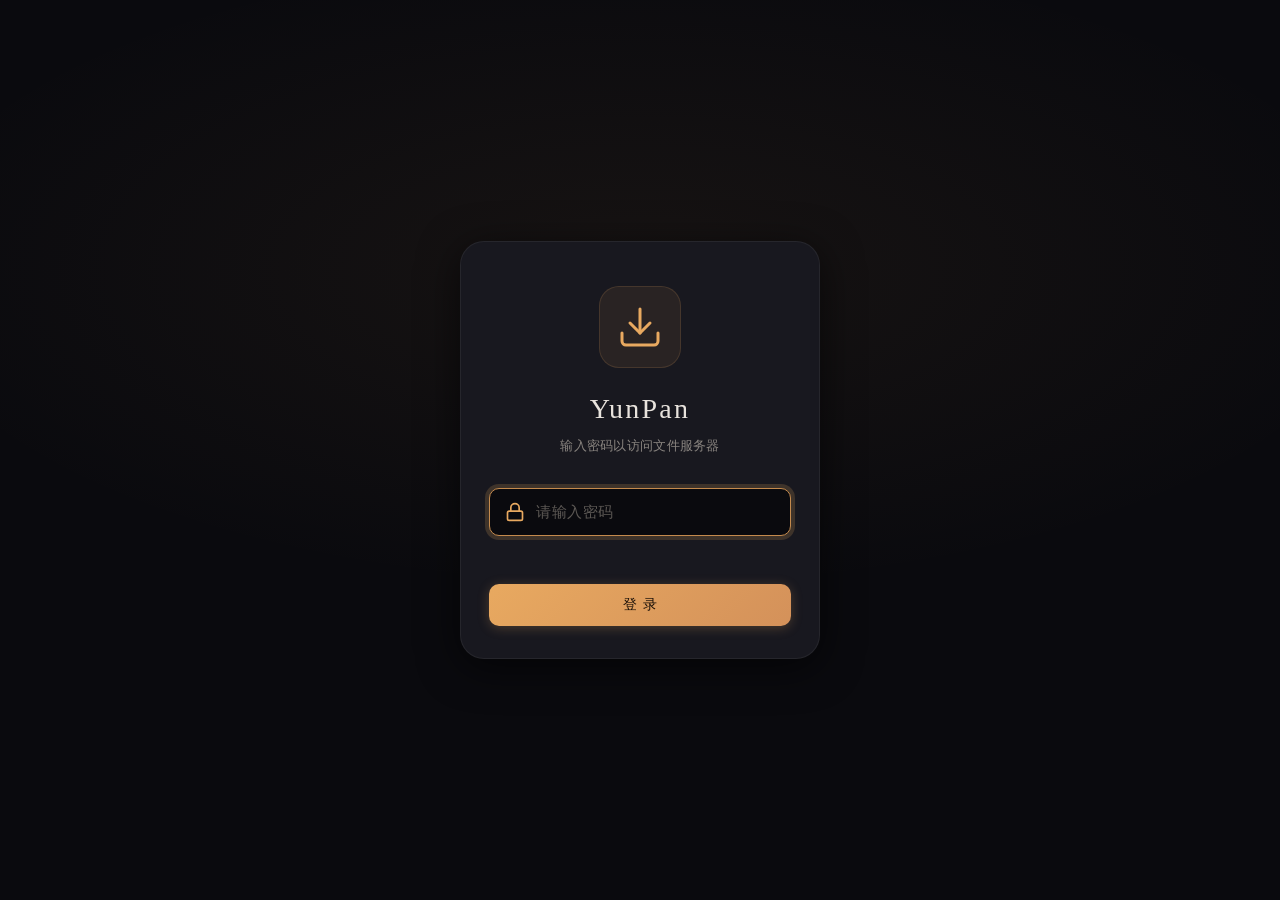
==== templates/login.html @ 8dced57d "init" ====
<!DOCTYPE html>
<html lang="zh-CN">
<head>
<meta charset="UTF-8">
<meta name="viewport" content="width=device-width, initial-scale=1.0, user-scalable=no">
<title>YunPan - 登录</title>
<link rel="stylesheet" href="/static/css/style.css">
</head>
<body>
<div class="grain"></div>
<div class="login-page">
  <div class="login-card">
    <div class="login-icon">
      <svg width="48" height="48" viewBox="0 0 24 24" fill="none" stroke="currentColor" stroke-width="1.5" stroke-linecap="round" stroke-linejoin="round">
        <path d="M21 15v4a2 2 0 0 1-2 2H5a2 2 0 0 1-2-2v-4"/>
        <polyline points="7 10 12 15 17 10"/>
        <line x1="12" y1="15" x2="12" y2="3"/>
      </svg>
    </div>
    <h1 class="login-title">YunPan</h1>
    <p class="login-desc">输入密码以访问文件服务器</p>
    <form id="login-form" class="login-form">
      <div class="input-group">
        <svg class="input-icon" width="20" height="20" viewBox="0 0 24 24" fill="none" stroke="currentColor" stroke-width="2" stroke-linecap="round" stroke-linejoin="round">
          <rect x="3" y="11" width="18" height="11" rx="2" ry="2"/>
          <path d="M7 11V7a5 5 0 0 1 10 0v4"/>
        </svg>
        <input type="password" id="password" name="password" class="input" placeholder="请输入密码" autofocus autocomplete="current-password">
      </div>
      <p id="login-error" class="login-error"></p>
      <button type="submit" class="btn btn-primary btn-full" id="login-btn">
        <span class="btn-text">登 录</span>
        <span class="btn-spinner hidden">
          <svg width="20" height="20" viewBox="0 0 24 24" fill="none" stroke="currentColor" stroke-width="2">
            <circle cx="12" cy="12" r="10" stroke-opacity="0.25"/>
            <path d="M12 2a10 10 0 0 1 10 10" stroke-linecap="round"/>
          </svg>
        </span>
      </button>
    </form>
  </div>
</div>
<div class="grain"></div>
<script src="/static/js/app.js"></script>
</body>
</html>
---- static/css/style.css ----
*,
*::before,
*::after {
  margin: 0;
  padding: 0;
  box-sizing: border-box;
}

:root {
  --void: #0a0a0e;
  --void-soft: #111116;
  --panel: #18181f;
  --panel-hover: #1f1f27;
  --panel-active: #25252e;
  --border: rgba(255, 255, 255, 0.06);
  --border-strong: rgba(255, 255, 255, 0.1);
  --amber: #e8a960;
  --amber-dim: #c48a4d;
  --amber-glow: rgba(232, 169, 96, 0.18);
  --amber-glass: rgba(232, 169, 96, 0.08);
  --text: #e8e3dd;
  --text-dim: #8a8580;
  --text-muted: #5c5854;
  --danger: #e0555a;
  --danger-glow: rgba(224, 85, 90, 0.2);
  --success: #7eb896;
  --radius: 16px;
  --radius-sm: 10px;
  --radius-xs: 6px;
  --shadow-panel: 0 1px 0 rgba(255, 255, 255, 0.04), 0 4px 24px rgba(0, 0, 0, 0.4);
  --shadow-float: 0 8px 40px rgba(0, 0, 0, 0.6);
  --font-display: "Baskerville", "Noto Serif SC", "Songti SC", "STSong", "Times New Roman", serif;
  --font-body: "SF Pro Display", "PingFang SC", "Helvetica Neue", "Noto Sans SC", system-ui, sans-serif;
  --font-mono: "SF Mono", "Menlo", "Cascadia Code", "JetBrains Mono", monospace;
  --ease-out: 0.25s cubic-bezier(0.16, 1, 0.3, 1);
  --ease-spring: 0.4s cubic-bezier(0.34, 1.56, 0.64, 1);
  --ease-smooth: 0.3s cubic-bezier(0.4, 0, 0.2, 1);
  --header-h: 50px;
  --bottom-h: 78px;
}

html {
  font-size: 16px;
  -webkit-text-size-adjust: 100%;
  -webkit-tap-highlight-color: transparent;
  background: var(--void);
}

body {
  font-family: var(--font-body);
  background: var(--void);
  color: var(--text);
  line-height: 1.5;
  min-height: 100dvh;
  -webkit-font-smoothing: antialiased;
  -moz-osx-font-smoothing: grayscale;
}

body::before {
  content: "";
  position: fixed;
  inset: 0;
  z-index: 0;
  pointer-events: none;
  background:
    radial-gradient(ellipse 80% 50% at 20% 10%, rgba(232, 169, 96, 0.03) 0%, transparent 60%),
    radial-gradient(ellipse 60% 40% at 80% 90%, rgba(200, 160, 120, 0.02) 0%, transparent 50%);
}

input,
button {
  font-family: inherit;
  font-size: inherit;
  outline: none;
}

.hidden {
  display: none !important;
}

/* ── Grain texture ─────────────────── */
.grain {
  position: fixed;
  inset: 0;
  z-index: 1;
  pointer-events: none;
  opacity: 0.025;
  background-image: url("data:image/svg+xml,%3Csvg viewBox='0 0 256 256' xmlns='http://www.w3.org/2000/svg'%3E%3Cfilter id='n'%3E%3CfeTurbulence type='fractalNoise' baseFrequency='0.9' numOctaves='4' stitchTiles='stitch'/%3E%3C/filter%3E%3Crect width='100%25' height='100%25' filter='url(%23n)'/%3E%3C/svg%3E");
  background-size: 256px 256px;
}

/* ── Login ─────────────────────────── */
.login-page {
  position: relative;
  z-index: 2;
  display: flex;
  align-items: center;
  justify-content: center;
  min-height: 100dvh;
  padding: 24px;
  background:
    radial-gradient(ellipse 100% 60% at 50% 30%, rgba(232, 169, 96, 0.06) 0%, transparent 60%),
    var(--void);
}

.login-card {
  background: var(--panel);
  border: 1px solid var(--border);
  border-radius: 24px;
  padding: 44px 28px 32px;
  width: 100%;
  max-width: 360px;
  box-shadow: var(--shadow-float);
  text-align: center;
  animation: cardIn 0.6s var(--ease-spring);
  position: relative;
  overflow: hidden;
}

.login-card::before {
  content: "";
  position: absolute;
  top: -1px;
  left: 20%;
  right: 20%;
  height: 1px;
  background: linear-gradient(90deg, transparent, rgba(232, 169, 96, 0.3), transparent);
}

.login-icon {
  color: var(--amber);
  margin-bottom: 20px;
  display: inline-flex;
  padding: 16px;
  background: var(--amber-glass);
  border-radius: 20px;
  border: 1px solid rgba(232, 169, 96, 0.15);
  animation: iconPulse 3s ease-in-out infinite;
}

@keyframes iconPulse {
  0%, 100% { box-shadow: 0 0 0 0 rgba(232, 169, 96, 0); }
  50% { box-shadow: 0 0 24px 4px rgba(232, 169, 96, 0.1); }
}

.login-title {
  font-family: var(--font-display);
  font-size: 28px;
  font-weight: 400;
  letter-spacing: 0.08em;
  color: var(--text);
  margin-bottom: 6px;
}

.login-desc {
  color: var(--text-dim);
  font-size: 13px;
  margin-bottom: 32px;
  letter-spacing: 0.02em;
}

.login-form {
  display: flex;
  flex-direction: column;
  gap: 16px;
}

.input-group {
  position: relative;
}

.input-icon {
  position: absolute;
  left: 16px;
  top: 50%;
  transform: translateY(-50%);
  color: var(--text-muted);
  pointer-events: none;
  z-index: 1;
  transition: color var(--ease-smooth);
}

.input-group:focus-within .input-icon {
  color: var(--amber);
}

.input {
  width: 100%;
  padding: 14px 16px 14px 46px;
  border: 1px solid var(--border);
  border-radius: var(--radius-sm);
  font-size: 15px;
  color: var(--text);
  background: var(--void-soft);
  outline: none;
  transition: all var(--ease-smooth);
  letter-spacing: 0.04em;
}

.input:focus {
  border-color: var(--amber-dim);
  box-shadow: 0 0 0 4px var(--amber-glow);
  background: var(--void);
}

.input::placeholder {
  color: var(--text-muted);
}

.login-error {
  color: var(--danger);
  font-size: 12px;
  min-height: 16px;
  text-align: left;
  letter-spacing: 0.02em;
}

/* ── Buttons ───────────────────────── */
.btn {
  display: inline-flex;
  align-items: center;
  justify-content: center;
  gap: 8px;
  padding: 12px 20px;
  border: none;
  border-radius: var(--radius-sm);
  font-size: 14px;
  font-weight: 550;
  cursor: pointer;
  transition: all var(--ease-smooth);
  user-select: none;
  -webkit-user-select: none;
  letter-spacing: 0.03em;
}

.btn:active {
  transform: scale(0.96);
  transition: transform 0.1s var(--ease-smooth);
}

.btn-primary {
  background: linear-gradient(135deg, #e8a960 0%, #d4915a 100%);
  color: #1a1008;
  box-shadow: 0 2px 12px rgba(232, 169, 96, 0.25);
}

.btn-primary:hover {
  box-shadow: 0 4px 20px rgba(232, 169, 96, 0.35);
  transform: translateY(-1px);
}

.btn-primary:active {
  transform: scale(0.96) translateY(0);
}

.btn-full {
  width: 100%;
}

.btn-ghost {
  background: transparent;
  color: var(--text-dim);
  border: 1px solid var(--border);
}

.btn-ghost:hover {
  background: var(--panel-hover);
  color: var(--text);
}

.btn-danger {
  background: linear-gradient(135deg, #e0555a 0%, #c94045 100%);
  color: #fff;
  box-shadow: 0 2px 12px var(--danger-glow);
}

.btn-danger:hover {
  box-shadow: 0 4px 20px rgba(224, 85, 90, 0.35);
}

.btn-icon {
  display: inline-flex;
  align-items: center;
  justify-content: center;
  width: 36px;
  height: 36px;
  border: none;
  border-radius: 50%;
  background: transparent;
  color: var(--text-dim);
  cursor: pointer;
  transition: all var(--ease-smooth);
}

.btn-icon:hover {
  background: var(--panel-hover);
  color: var(--text);
}

.btn-icon:active {
  transform: scale(0.9);
}

.btn-icon-lg {
  width: 42px;
  height: 42px;
  background: var(--panel);
  border: 1px solid var(--border);
  border-radius: var(--radius-sm);
}

.btn-icon-lg:hover {
  background: var(--panel-hover);
  border-color: var(--border-strong);
}

.btn-fab {
  display: inline-flex;
  align-items: center;
  justify-content: center;
  width: 50px;
  height: 50px;
  border: none;
  border-radius: 50%;
  background: linear-gradient(135deg, #e8a960 0%, #d4915a 100%);
  color: #1a1008;
  cursor: pointer;
  box-shadow: 0 4px 20px rgba(232, 169, 96, 0.3);
  transition: all var(--ease-smooth);
  position: relative;
}

.btn-fab::after {
  content: "";
  position: absolute;
  inset: -4px;
  border-radius: 50%;
  border: 1px solid rgba(232, 169, 96, 0.15);
  animation: fabPulse 2s ease-in-out infinite;
}

@keyframes fabPulse {
  0%, 100% { inset: -4px; opacity: 0; }
  50% { inset: -8px; opacity: 1; }
}

.btn-fab:hover {
  transform: scale(1.06);
  box-shadow: 0 6px 28px rgba(232, 169, 96, 0.4);
}

.btn-fab:active {
  transform: scale(0.94);
  transition: transform 0.1s var(--ease-smooth);
}

.btn-spinner {
  display: inline-flex;
  animation: spin 0.7s linear infinite;
}

.btn-spinner.hidden {
  display: none;
}

.btn .btn-text.hidden {
  display: none;
}

@keyframes spin {
  to { transform: rotate(360deg); }
}

@keyframes cardIn {
  from { opacity: 0; transform: translateY(8px) scale(0.97); }
  to { opacity: 1; transform: translateY(0) scale(1); }
}

/* ── Header ────────────────────────── */
.header {
  position: fixed;
  top: 0;
  left: 0;
  right: 0;
  z-index: 100;
  height: var(--header-h);
  background: rgba(10, 10, 14, 0.82);
  backdrop-filter: blur(24px) saturate(180%);
  -webkit-backdrop-filter: blur(24px) saturate(180%);
  border-bottom: 1px solid var(--border);
  display: flex;
  align-items: center;
  justify-content: space-between;
  padding: 0 10px 0 6px;
}

.header-left {
  display: flex;
  align-items: center;
  gap: 2px;
  min-width: 0;
  flex: 1;
}

.header-right {
  display: flex;
  align-items: center;
}

.breadcrumbs {
  display: flex;
  align-items: center;
  gap: 0;
  overflow-x: auto;
  scrollbar-width: none;
  -ms-overflow-style: none;
}

.breadcrumbs::-webkit-scrollbar {
  display: none;
}

.breadcrumb-item {
  font-family: var(--font-body);
  font-size: 13px;
  color: var(--amber);
  white-space: nowrap;
  padding: 4px 8px;
  border-radius: 6px;
  cursor: pointer;
  transition: all var(--ease-smooth);
  font-weight: 500;
  letter-spacing: 0.02em;
}

.breadcrumb-item:hover {
  background: var(--amber-glass);
}

.breadcrumb-sep {
  color: var(--text-muted);
  font-size: 11px;
  flex-shrink: 0;
  user-select: none;
  margin: 0 1px;
  opacity: 0.4;
}

.breadcrumb-current {
  color: var(--text);
  font-weight: 550;
  cursor: default;
}

.breadcrumb-current:hover {
  background: transparent;
}

/* ── Main content ──────────────────── */
.main {
  position: relative;
  z-index: 2;
  padding-top: var(--header-h);
  padding-bottom: var(--bottom-h);
  min-height: 100dvh;
}

.loading {
  display: flex;
  align-items: center;
  justify-content: center;
  padding: 80px 0;
  color: var(--amber-dim);
  animation: spin 1.2s linear infinite;
  opacity: 0.6;
}

.empty {
  display: flex;
  flex-direction: column;
  align-items: center;
  justify-content: center;
  padding: 100px 24px;
  color: var(--text-muted);
  text-align: center;
  animation: cardIn 0.5s var(--ease-smooth);
}

.empty svg {
  opacity: 0.25;
  margin-bottom: 4px;
}

.empty-text {
  font-family: var(--font-display);
  font-size: 18px;
  font-weight: 400;
  color: var(--text-dim);
  margin-top: 12px;
  letter-spacing: 0.06em;
}

.empty-hint {
  font-size: 13px;
  color: var(--text-muted);
  margin-top: 4px;
  letter-spacing: 0.03em;
}

.file-list {
  padding: 6px 8px;
}

.file-item {
  display: flex;
  align-items: center;
  gap: 12px;
  padding: 12px 12px;
  border-radius: var(--radius-xs);
  cursor: pointer;
  transition: all var(--ease-smooth);
  -webkit-user-select: none;
  user-select: none;
  border-bottom: 1px solid var(--border);
  animation: itemIn 0.35s var(--ease-spring) both;
}

.file-item:nth-child(1) { animation-delay: 0.02s; }
.file-item:nth-child(2) { animation-delay: 0.04s; }
.file-item:nth-child(3) { animation-delay: 0.06s; }
.file-item:nth-child(4) { animation-delay: 0.08s; }
.file-item:nth-child(5) { animation-delay: 0.10s; }
.file-item:nth-child(6) { animation-delay: 0.12s; }
.file-item:nth-child(7) { animation-delay: 0.14s; }
.file-item:nth-child(8) { animation-delay: 0.16s; }
.file-item:nth-child(9) { animation-delay: 0.18s; }
.file-item:nth-child(10) { animation-delay: 0.20s; }

@keyframes itemIn {
  from { opacity: 0; transform: translateX(-12px); }
  to { opacity: 1; transform: translateX(0); }
}

.file-item:active {
  background: var(--panel-active);
}

.file-icon {
  flex-shrink: 0;
  width: 40px;
  height: 40px;
  display: flex;
  align-items: center;
  justify-content: center;
  border-radius: 10px;
  color: var(--amber);
  background: var(--amber-glass);
  border: 1px solid rgba(232, 169, 96, 0.1);
}

.file-icon.folder {
  color: #e8a960;
  background: rgba(232, 169, 96, 0.1);
  border: 1px solid rgba(232, 169, 96, 0.15);
}

.file-icon.image {
  color: #a78bfa;
  background: rgba(167, 139, 250, 0.08);
  border: 1px solid rgba(167, 139, 250, 0.12);
}

.file-icon.doc {
  color: #60a5fa;
  background: rgba(96, 165, 250, 0.08);
  border: 1px solid rgba(96, 165, 250, 0.12);
}

.file-info {
  flex: 1;
  min-width: 0;
}

.file-name {
  font-family: var(--font-body);
  font-size: 14px;
  font-weight: 500;
  white-space: nowrap;
  overflow: hidden;
  text-overflow: ellipsis;
  color: var(--text);
  letter-spacing: 0.01em;
}

.file-meta {
  font-family: var(--font-mono);
  font-size: 11px;
  color: var(--text-muted);
  margin-top: 2px;
  letter-spacing: 0.02em;
}

.file-delete,
.file-download {
  flex-shrink: 0;
  width: 34px;
  height: 34px;
  display: flex;
  align-items: center;
  justify-content: center;
  border: none;
  border-radius: 50%;
  background: transparent;
  color: var(--text-muted);
  cursor: pointer;
  transition: all var(--ease-smooth);
}

.file-download:hover {
  background: var(--amber-glass);
  color: var(--amber);
}

.file-delete:hover {
  background: var(--danger-glow);
  color: var(--danger);
}

.file-delete:active,
.file-download:active {
  transform: scale(0.88);
}

/* ── Bottom bar ────────────────────── */
.bottom-bar {
  position: fixed;
  bottom: 0;
  left: 0;
  right: 0;
  z-index: 100;
  background: rgba(10, 10, 14, 0.82);
  backdrop-filter: blur(24px) saturate(180%);
  -webkit-backdrop-filter: blur(24px) saturate(180%);
  border-top: 1px solid var(--border);
  padding: 8px 14px;
  padding-bottom: max(8px, env(safe-area-inset-bottom));
  display: flex;
  align-items: center;
  justify-content: space-between;
}

.disk-info {
  font-family: var(--font-mono);
  font-size: 10px;
  color: var(--text-muted);
  line-height: 1.5;
  letter-spacing: 0.04em;
}

.disk-info strong {
  font-weight: 550;
  color: var(--text-dim);
}

.bottom-actions {
  display: flex;
  align-items: center;
  gap: 10px;
}

/* ── Toast ─────────────────────────── */
.toast {
  position: fixed;
  bottom: 110px;
  left: 50%;
  transform: translateX(-50%) translateY(8px);
  z-index: 999;
  background: rgba(24, 24, 31, 0.95);
  backdrop-filter: blur(20px);
  -webkit-backdrop-filter: blur(20px);
  border: 1px solid var(--border-strong);
  color: var(--text);
  padding: 10px 22px;
  border-radius: 24px;
  font-size: 13px;
  font-weight: 500;
  letter-spacing: 0.03em;
  box-shadow: var(--shadow-float);
  pointer-events: none;
  opacity: 0;
  transform: translateX(-50%) translateY(8px);
  transition: all 0.3s var(--ease-spring);
}

.toast.show {
  opacity: 1;
  transform: translateX(-50%) translateY(0);
}

.toast.error {
  background: rgba(224, 85, 90, 0.9);
  border-color: rgba(224, 85, 90, 0.4);
  color: #fff;
}

/* ── Dialog ────────────────────────── */
.dialog-overlay {
  position: fixed;
  inset: 0;
  z-index: 400;
  background: rgba(0, 0, 0, 0.6);
  backdrop-filter: blur(4px);
  -webkit-backdrop-filter: blur(4px);
  display: flex;
  align-items: center;
  justify-content: center;
  padding: 24px;
  animation: fadeIn 0.2s ease;
}

.dialog {
  background: var(--panel);
  border: 1px solid var(--border-strong);
  border-radius: var(--radius);
  padding: 24px;
  width: 100%;
  max-width: 310px;
  box-shadow: var(--shadow-float);
  animation: scaleIn 0.25s var(--ease-spring);
}

.dialog-msg {
  font-family: var(--font-body);
  font-size: 14px;
  line-height: 1.6;
  margin-bottom: 20px;
  color: var(--text);
  letter-spacing: 0.02em;
}

.dialog-actions {
  display: flex;
  justify-content: flex-end;
  gap: 8px;
}

@keyframes fadeIn {
  from { opacity: 0; }
  to { opacity: 1; }
}

@keyframes scaleIn {
  from { opacity: 0; transform: scale(0.92); }
  to { opacity: 1; transform: scale(1); }
}

/* ── Progress bar ──────────────────── */
.upload-progress {
  position: fixed;
  top: var(--header-h);
  left: 0;
  right: 0;
  height: 2px;
  z-index: 150;
  background: transparent;
}

.upload-progress-bar {
  height: 100%;
  background: linear-gradient(90deg, var(--amber), #d4915a);
  width: 0;
  transition: width 0.3s ease;
  box-shadow: 0 0 8px var(--amber-glow);
}

.upload-progress-text {
  position: fixed;
  top: calc(var(--header-h) + 8px);
  left: 50%;
  transform: translateX(-50%);
  z-index: 151;
  font-family: var(--font-mono);
  font-size: 11px;
  color: var(--amber);
  background: var(--panel);
  border: 1px solid var(--border);
  padding: 3px 12px;
  border-radius: 12px;
  letter-spacing: 0.04em;
}

/* ── Gallery Grid ──────────────────── */
.gallery {
  display: grid;
  grid-template-columns: repeat(3, 1fr);
  gap: 2px;
  padding: 2px;
}

.gallery-item {
  aspect-ratio: 1;
  overflow: hidden;
  border-radius: 2px;
  cursor: pointer;
  background: var(--panel);
  position: relative;
  -webkit-user-select: none;
  user-select: none;
  animation: galleryIn 0.4s var(--ease-smooth) both;
}

.gallery-item:nth-child(1) { animation-delay: 0.01s; }
.gallery-item:nth-child(2) { animation-delay: 0.03s; }
.gallery-item:nth-child(3) { animation-delay: 0.05s; }
.gallery-item:nth-child(4) { animation-delay: 0.07s; }
.gallery-item:nth-child(5) { animation-delay: 0.09s; }
.gallery-item:nth-child(6) { animation-delay: 0.11s; }
.gallery-item:nth-child(7) { animation-delay: 0.13s; }
.gallery-item:nth-child(8) { animation-delay: 0.15s; }
.gallery-item:nth-child(9) { animation-delay: 0.17s; }
.gallery-item:nth-child(10) { animation-delay: 0.19s; }
.gallery-item:nth-child(11) { animation-delay: 0.21s; }
.gallery-item:nth-child(12) { animation-delay: 0.23s; }

@keyframes galleryIn {
  from { opacity: 0; transform: scale(0.9); }
  to { opacity: 1; transform: scale(1); }
}

.gallery-item img {
  width: 100%;
  height: 100%;
  object-fit: cover;
  display: block;
  transition: transform 0.5s var(--ease-smooth);
}

.gallery-item:active img {
  transform: scale(1.04);
}

.gallery-item .gallery-placeholder {
  width: 100%;
  height: 100%;
  display: flex;
  align-items: center;
  justify-content: center;
  color: var(--text-muted);
  background: var(--panel);
}

.gallery-item .gallery-video-icon {
  position: absolute;
  bottom: 6px;
  left: 6px;
  width: 28px;
  height: 28px;
  display: flex;
  align-items: center;
  justify-content: center;
  background: rgba(0, 0, 0, 0.5);
  backdrop-filter: blur(8px);
  -webkit-backdrop-filter: blur(8px);
  border-radius: 6px;
  color: #fff;
}

@media (min-width: 500px) {
  .gallery {
    grid-template-columns: repeat(4, 1fr);
    gap: 3px;
    padding: 3px;
  }
}

@media (min-width: 768px) {
  .main {
    max-width: 700px;
    margin: 0 auto;
  }

  .header {
    padding: 0 20px 0 12px;
  }

  .bottom-bar {
    padding: 8px 20px;
  }

  .file-list {
    padding: 6px 16px;
  }

  .gallery {
    grid-template-columns: repeat(5, 1fr);
    gap: 4px;
    padding: 4px 16px;
  }

  .gallery-item {
    border-radius: 4px;
  }
}

/* ── Lightbox ──────────────────────── */
.lightbox {
  position: fixed;
  inset: 0;
  z-index: 300;
  background: rgba(0, 0, 0, 0.94);
  display: flex;
  align-items: center;
  justify-content: center;
  animation: fadeIn 0.25s ease;
  -webkit-backdrop-filter: blur(16px);
  backdrop-filter: blur(16px);
}

.lightbox.hidden {
  display: none;
}

.lightbox-close {
  position: absolute;
  top: 12px;
  right: 12px;
  z-index: 10;
  width: 40px;
  height: 40px;
  display: flex;
  align-items: center;
  justify-content: center;
  border: none;
  border-radius: 50%;
  background: rgba(255, 255, 255, 0.08);
  color: rgba(255, 255, 255, 0.8);
  cursor: pointer;
  transition: all var(--ease-smooth);
  -webkit-backdrop-filter: blur(8px);
  backdrop-filter: blur(8px);
}

.lightbox-close:hover {
  background: rgba(255, 255, 255, 0.16);
}

.lightbox-close:active {
  transform: scale(0.9);
}

.lightbox-nav {
  position: absolute;
  top: 50%;
  transform: translateY(-50%);
  z-index: 10;
  width: 40px;
  height: 40px;
  display: flex;
  align-items: center;
  justify-content: center;
  border: none;
  border-radius: 50%;
  background: rgba(255, 255, 255, 0.06);
  color: rgba(255, 255, 255, 0.6);
  cursor: pointer;
  transition: all var(--ease-smooth);
  -webkit-backdrop-filter: blur(8px);
  backdrop-filter: blur(8px);
}

.lightbox-nav:hover {
  opacity: 1;
  background: rgba(255, 255, 255, 0.14);
  color: #fff;
}

.lightbox-nav:active {
  transform: translateY(-50%) scale(0.9);
}

.lightbox-prev { left: 8px; }
.lightbox-next { right: 8px; }

.lightbox-img {
  max-width: 94vw;
  max-height: 80vh;
  object-fit: contain;
  border-radius: 2px;
  user-select: none;
  -webkit-user-select: none;
  opacity: 0;
  transition: opacity 0.35s ease;
}

.lightbox-img.loaded {
  opacity: 1;
}

.lightbox-spinner {
  position: absolute;
  top: 50%;
  left: 50%;
  transform: translate(-50%, -50%);
  color: rgba(255, 255, 255, 0.3);
  animation: spin 0.8s linear infinite;
}

.lightbox-spinner.hidden {
  display: none;
}

.lightbox-name {
  position: absolute;
  bottom: 100px;
  left: 50%;
  transform: translateX(-50%);
  color: rgba(255, 255, 255, 0.5);
  font-family: var(--font-mono);
  font-size: 11px;
  font-weight: 400;
  letter-spacing: 0.05em;
  max-width: 80vw;
  overflow: hidden;
  text-overflow: ellipsis;
  white-space: nowrap;
}

.lightbox-toolbar {
  position: absolute;
  bottom: 56px;
  left: 50%;
  transform: translateX(-50%);
  display: flex;
  gap: 16px;
}

.lightbox-btn {
  width: 42px;
  height: 42px;
  display: flex;
  align-items: center;
  justify-content: center;
  border: none;
  border-radius: 50%;
  background: rgba(255, 255, 255, 0.06);
  color: rgba(255, 255, 255, 0.65);
  cursor: pointer;
  transition: all var(--ease-smooth);
  -webkit-backdrop-filter: blur(8px);
  backdrop-filter: blur(8px);
}

.lightbox-btn:hover {
  background: rgba(255, 255, 255, 0.14);
  color: #fff;
}

.lightbox-btn:active {
  transform: scale(0.9);
}

.lightbox-btn-danger:hover {
  background: rgba(224, 85, 90, 0.5);
  color: #fff;
}
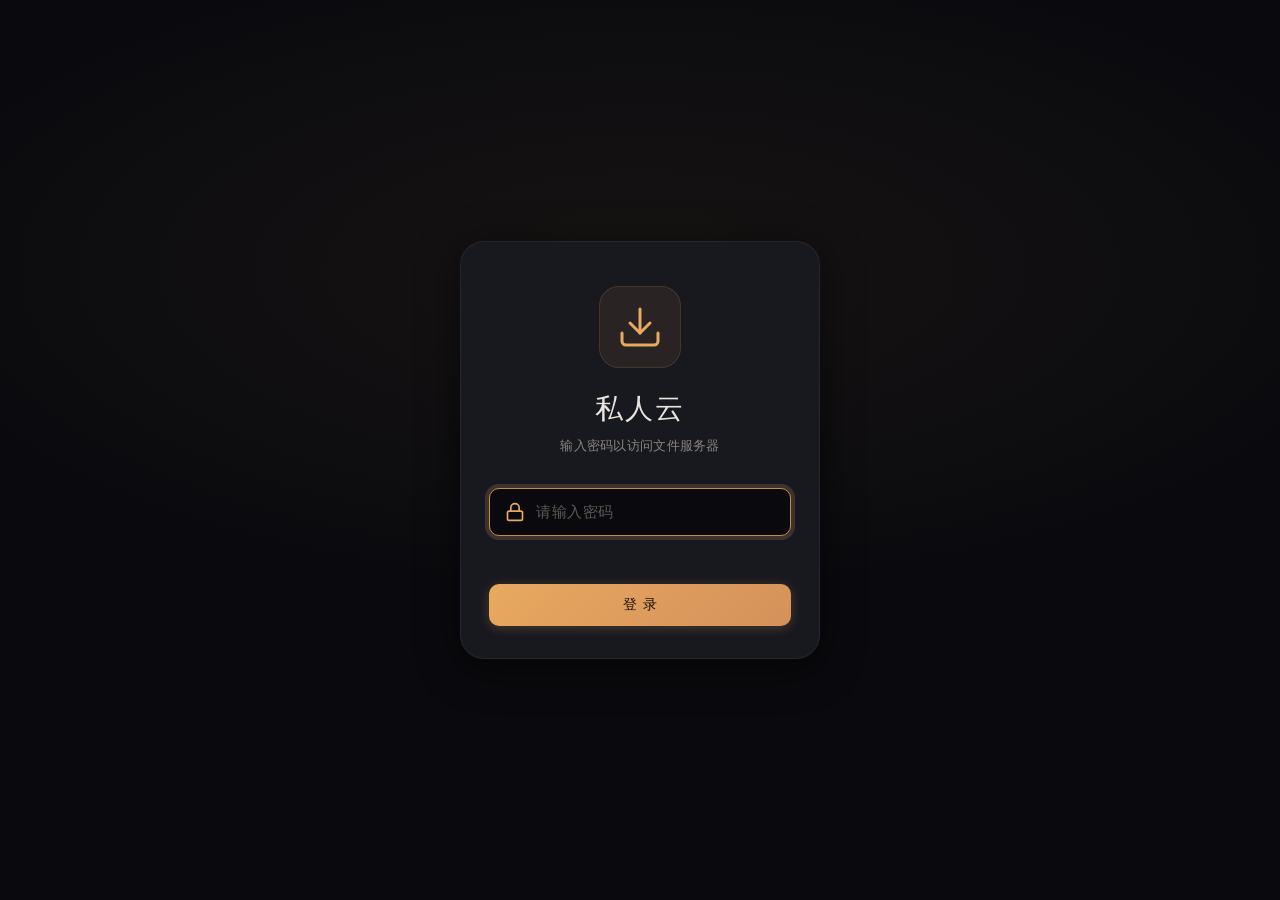
==== commit 99c5191b: "update" ====
--- a/templates/login.html
+++ b/templates/login.html
@@ -3,7 +3,7 @@
 <head>
 <meta charset="UTF-8">
 <meta name="viewport" content="width=device-width, initial-scale=1.0, user-scalable=no">
-<title>YunPan - 登录</title>
+<title>私人云 - 登录</title>
 <link rel="stylesheet" href="/static/css/style.css">
 </head>
 <body>
@@ -17,7 +17,7 @@
         <line x1="12" y1="15" x2="12" y2="3"/>
       </svg>
     </div>
-    <h1 class="login-title">YunPan</h1>
+    <h1 class="login-title">私人云</h1>
     <p class="login-desc">输入密码以访问文件服务器</p>
     <form id="login-form" class="login-form">
       <div class="input-group">
